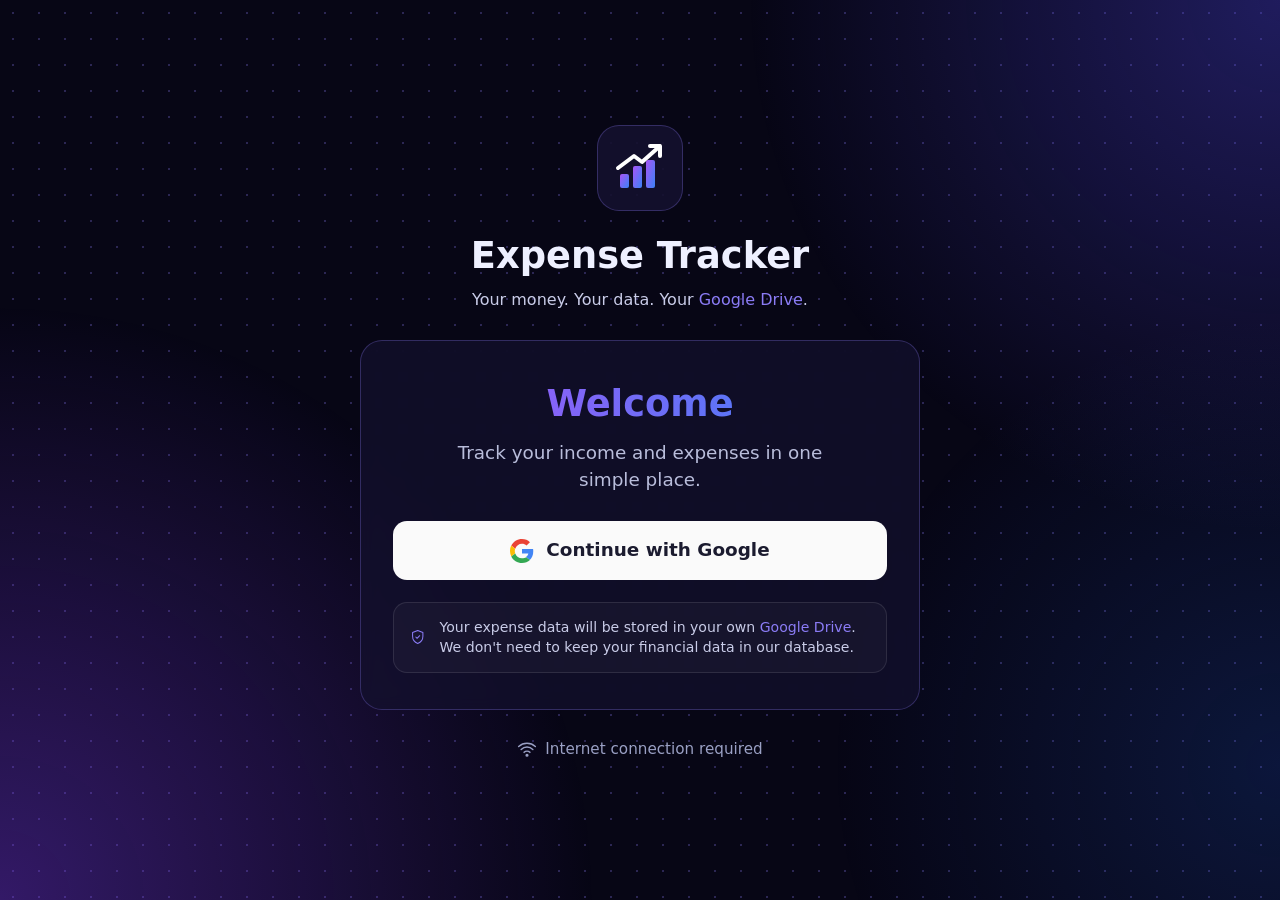
==== reports.html @ ba932100 "Add second change 7" ====
<!DOCTYPE html>
<html lang="en">
<head>
  <meta charset="utf-8">
  <meta name="viewport" content="width=device-width, initial-scale=1">
  <title>Reports · Expense Tracker</title>
  <link rel="stylesheet" href="style.css">
</head>
<body>
  <p id="banner" class="banner" hidden></p>
  <div class="shell">
    <aside id="sidebar" class="sidebar"></aside>
    <div class="content">
      <header class="top">
        <button id="menuBtn" class="btn menu-btn" aria-label="Open menu">☰</button>
        <h1 class="ptitle left">Reports</h1>
        <span id="saveState" class="state"></span>
      </header>
      <main>
        <div class="monthbar">
          <button id="prev" class="btn" aria-label="Previous month">‹</button>
          <input type="month" id="month" aria-label="Month">
          <button id="next" class="btn" aria-label="Next month">›</button>
        </div>
        <section class="panelbox"><h2>Income vs Spend vs Investment</h2><div id="plot" class="plot"></div><p id="left" class="muted"></p></section>
        <section class="panelbox"><h2>Expenses by category</h2><div id="catbars"></div></section>
      </main>
    </div>
  </div>
  <script src="https://accounts.google.com/gsi/client" async defer></script>
  <script src="config.js"></script>
  <script src="common.js"></script>
  <script src="reports.js"></script>
</body>
</html>
---- style.css ----
:root{
  --bg:#070615; --panel:rgba(20,17,46,.72); --ink:#eef0ff; --mute:#9aa0c4; --line:rgba(139,124,246,.28);
  --inc:#34d399; --exp:#f87171; --grad:linear-gradient(90deg,#a855f7,#3b82f6); --accent:#8b7cf6;
  color-scheme:dark;
}
*{box-sizing:border-box}
html{scroll-padding-top:env(safe-area-inset-top,0px)}
body{margin:0;min-height:100vh;color:var(--ink);background:var(--bg);
  font:16px/1.45 system-ui,-apple-system,"Segoe UI",Roboto,sans-serif;
  padding:env(safe-area-inset-top,0px) 0 env(safe-area-inset-bottom,0px)}
body::before{content:"";position:fixed;inset:0;z-index:-1;pointer-events:none;
  background:
    radial-gradient(circle at 0% 100%,rgba(124,58,237,.38),transparent 38%),
    radial-gradient(circle at 100% 0%,rgba(79,70,229,.35),transparent 34%),
    radial-gradient(circle at 100% 85%,rgba(37,99,235,.18),transparent 30%),
    radial-gradient(rgba(139,124,246,.28) 1px,transparent 1.5px) 0 0/26px 26px;}
[hidden]{display:none!important}
.g{color:var(--accent)} .inc{color:var(--inc)} .exp{color:var(--exp)} .muted{color:var(--mute);margin:0 0 14px}
.grad{background:var(--grad);-webkit-background-clip:text;background-clip:text;color:transparent}
.banner{max-width:680px;margin:12px auto;background:#3b2a05;color:#fde68a;border-radius:10px;padding:10px 14px}

/* login */
.login{min-height:100vh;display:flex;flex-direction:column;align-items:center;justify-content:center;padding:32px 16px;text-align:center}
.logo{width:86px;height:86px;border-radius:22px;display:grid;place-items:center;background:rgba(20,17,46,.9);border:1px solid var(--line)}
.login h1{font-size:2.3rem;margin:18px 0 6px}
.tag{margin:0 0 28px;color:#c9cce8}
.card{width:100%;max-width:560px;background:var(--panel);border:1px solid var(--line);border-radius:22px;padding:36px 32px;backdrop-filter:blur(8px)}
.card h2{font-size:2.3rem;margin:0 0 10px}
.lead{color:#b9bddb;font-size:1.15rem;margin:0 auto 28px;max-width:20em}
.gbtn{width:100%;display:flex;align-items:center;justify-content:center;gap:12px;background:#fafafa;color:#1b1b2f;border:0;border-radius:14px;padding:16px;font:inherit;font-size:1.15rem;font-weight:600;cursor:pointer}
.gbtn:hover{background:#fff}
.info{display:flex;gap:14px;align-items:center;text-align:left;margin-top:22px;padding:14px 16px;border:1px solid rgba(255,255,255,.1);border-radius:14px;background:rgba(255,255,255,.03)}
.info p{margin:0;font-size:.88rem;color:#c9cce8}
.net{display:flex;align-items:center;gap:8px;color:var(--mute);margin-top:28px;font-size:.95rem}

/* app shell */
.top,main{max-width:760px;margin:0 auto;padding-left:16px;padding-right:16px}
.top{display:flex;justify-content:space-between;align-items:center;gap:10px;padding-top:16px;padding-bottom:12px}
.brand{display:flex;align-items:center;gap:10px}
.right{display:flex;align-items:center;gap:10px}
.state{font-size:.78rem;color:var(--mute)}
.btn,input,select{font:inherit;color:var(--ink);background:rgba(255,255,255,.05);border:1px solid var(--line);border-radius:10px;padding:9px 14px;min-width:0}
select{background-color:#1a1738}
select option{background-color:#1a1738;color:#eef0ff}
.payh{margin:6px 0 10px;font-size:1rem}
.paywrap{padding-bottom:40px;max-width:380px}
.btn{cursor:pointer}
.btn:hover{border-color:var(--accent)}
.btn.primary{background:var(--grad);border-color:transparent;color:#fff;font-weight:600}
.btn.danger{color:var(--exp);border-color:rgba(248,113,113,.4)}
.btn:focus-visible,input:focus-visible,select:focus-visible,.avatar:focus-visible{outline:2px solid var(--accent);outline-offset:2px}
.wideBtn{width:100%;margin:6px 0 40px}
.sec{font-size:1.05rem;margin:20px 0 10px}

.acct{position:relative}
.avatar{width:40px;height:40px;border-radius:50%;border:1px solid var(--line);background:var(--grad);color:#fff;font-weight:700;font-size:1rem;cursor:pointer;padding:0;overflow:hidden}
.avatar img{width:100%;height:100%;object-fit:cover;display:block}
.menu{position:absolute;right:0;top:48px;z-index:5;min-width:210px;background:#14112e;border:1px solid var(--line);border-radius:12px;padding:6px;box-shadow:0 12px 30px rgba(0,0,0,.5)}
.menu .who{padding:10px 12px;border-bottom:1px solid var(--line);margin-bottom:4px}
.menu small{display:block;color:var(--mute);font-size:.75rem}
.menu button{display:block;width:100%;text-align:left;background:none;border:0;color:var(--ink);font:inherit;padding:10px 12px;border-radius:8px;cursor:pointer}
.menu button:hover{background:rgba(139,124,246,.18)}

.summary{display:grid;grid-template-columns:repeat(3,1fr);gap:10px}
.summary div{background:var(--panel);border:1px solid var(--line);border-radius:14px;padding:12px 14px}
.summary span{display:block;font-size:.75rem;color:var(--mute)}
.summary b{font-size:1.15rem;font-variant-numeric:tabular-nums}

.list{list-style:none;margin:0 0 10px;padding:0}
.list li{display:flex;align-items:center;gap:12px;background:var(--panel);border:1px solid var(--line);border-radius:12px;padding:12px 14px;margin-bottom:8px;cursor:pointer}
.list li:hover{border-color:var(--accent)}
.list .main{flex:1;min-width:0}
.list .cat{font-weight:600}
.list .cat i{font-style:normal;color:var(--mute);font-weight:400}
.list .meta{font-size:.8rem;color:var(--mute);overflow:hidden;text-overflow:ellipsis;white-space:nowrap}
.list .amt{font-weight:700;font-variant-numeric:tabular-nums}
.empty{color:var(--mute);text-align:center;padding:28px 0;cursor:default!important;border-style:dashed!important}

/* settings */
.cols{display:grid;grid-template-columns:1fr 1fr;gap:18px;padding-bottom:10px}
.cols h3{margin:0 0 10px;font-size:1rem}
.ccard{background:var(--panel);border:1px solid var(--line);border-radius:12px;padding:12px;margin-bottom:10px}
.ccard .head{display:flex;justify-content:space-between;align-items:center;font-weight:600}
.x{background:none;border:0;color:var(--mute);cursor:pointer;font-size:.95rem;padding:2px 6px}
.x:hover{color:var(--exp)}
.chips{display:flex;flex-wrap:wrap;gap:6px;margin:8px 0}
.chip{background:rgba(139,124,246,.16);border:1px solid var(--line);border-radius:99px;padding:2px 4px 2px 10px;font-size:.82rem}
.add{display:flex;gap:6px}
.add input{flex:1;padding:7px 10px;font-size:.9rem}
.add button{padding:7px 12px}

/* dialog */
dialog{width:min(560px,94vw);padding:0;color:var(--ink);background:#100e26;border:1px solid var(--line);border-radius:18px}
dialog::backdrop{background:rgba(3,2,15,.72);backdrop-filter:blur(3px)}
dialog form{padding:20px}
dialog h2{margin:0 0 14px;font-size:1.2rem}
.seg{display:flex;gap:6px;margin-bottom:14px}
.seg button{flex:1;padding:10px;border:1px solid var(--line);border-radius:10px;background:rgba(255,255,255,.04);color:var(--ink);font:inherit;cursor:pointer}
.seg button.on{background:var(--grad);border-color:transparent;font-weight:600}
.grid{display:grid;grid-template-columns:1fr 1fr;gap:12px}
.grid label{display:flex;flex-direction:column;gap:4px;font-size:.82rem;color:var(--mute)}
.grid input,.grid select{width:100%;color:var(--ink)}
.wide{grid-column:1/-1}
.actions{display:flex;align-items:center;gap:8px;margin-top:18px}
.grow{flex:1}

@media (max-width:600px){
  .cols,.grid{grid-template-columns:1fr}
  .summary b{font-size:1rem}
  .brand b,.state{display:none}
  .card{padding:28px 20px}
}

/* settings: list on the left, details on the right */
.ptitle{font-size:1.2rem;margin:0;flex:1;text-align:center}
a.btn{text-decoration:none;display:inline-block}
.settings-page .top,.settings-page main{max-width:900px}
.split{display:grid;grid-template-columns:250px 1fr;gap:16px;align-items:start;padding-bottom:40px}
.navlist{background:var(--panel);border:1px solid var(--line);border-radius:14px;padding:8px}
.nav-item{display:flex;align-items:center;gap:10px;width:100%;padding:12px 14px;margin:0 0 2px;border:0;border-radius:10px;background:none;color:var(--ink);font:inherit;font-size:.98rem;text-align:left;cursor:pointer}
.nav-item:last-child{margin-bottom:0}
.nav-item:hover{background:rgba(139,124,246,.12)}
.nav-item.active{background:rgba(139,124,246,.22);box-shadow:inset 3px 0 0 var(--accent);font-weight:600}
.nav-item .t{flex:1}
.count{font-size:.78rem;font-weight:400;color:var(--mute);background:rgba(139,124,246,.16);border-radius:99px;padding:1px 10px}
.detail{background:var(--panel);border:1px solid var(--line);border-radius:14px;padding:20px;min-height:260px}
.detail h2{margin:0 0 16px;font-size:1.15rem}
.cardgrid{display:grid;grid-template-columns:repeat(auto-fill,minmax(250px,1fr));gap:12px;margin-bottom:16px}
.cardgrid .ccard{margin:0;background:rgba(255,255,255,.03)}
.detail>.add,.detail>.chips{max-width:420px}
.ccard .add input,.detail>.add input{min-width:0}
@media (max-width:700px){.split{grid-template-columns:1fr}}

/* ===== app shell: left menu ===== */
.shell{display:flex;min-height:100vh}
.content{flex:1;min-width:0}
.content .top,.content main{max-width:920px}
.sidebar{width:232px;flex:none;position:sticky;top:0;height:100vh;padding:20px 12px;border-right:1px solid var(--line);background:rgba(10,8,28,.72);backdrop-filter:blur(8px)}
.sb-brand{font-size:1.15rem;font-weight:700;padding:4px 14px 18px}
a.nav-item{text-decoration:none}
.nav-item .ico{width:22px;text-align:center}
.menu-btn{display:none}
.scrim{display:none}
.ptitle.left{text-align:left}
@media (max-width:800px){
  .menu-btn{display:inline-block}
  .sidebar{position:fixed;left:0;top:0;z-index:20;background:#0d0b24;transform:translateX(-100%);transition:transform .2s}
  .sidebar.open{transform:none}
  .navopen .scrim{display:block;position:fixed;inset:0;z-index:10;background:rgba(3,2,15,.6)}
}

/* ===== investments & reports ===== */
:root{--inv:#60a5fa}
.invc{color:var(--inv)}
.summary.auto{grid-template-columns:repeat(auto-fit,minmax(150px,1fr))}
.summary small{display:block;color:var(--mute);font-size:.78rem;margin-top:2px}
.panelbox{background:var(--panel);border:1px solid var(--line);border-radius:14px;padding:18px;margin:14px 0}
.panelbox h2{margin:0 0 14px;font-size:1.05rem}
.list .side{text-align:right}
.badge{display:inline-block;font-size:.74rem;border-radius:99px;padding:1px 9px;margin-top:3px;border:1px solid var(--line);color:var(--mute)}
.badge.active{color:var(--inv);border-color:rgba(96,165,250,.45)}
.badge.matured{color:var(--inc);border-color:rgba(52,211,153,.45)}
.hrow{display:grid;grid-template-columns:150px 1fr 100px;gap:10px;align-items:center;margin:9px 0}
.hl{overflow:hidden;text-overflow:ellipsis;white-space:nowrap}
.hv{text-align:right;font-variant-numeric:tabular-nums}
.track{height:14px;border-radius:99px;background:rgba(255,255,255,.07);overflow:hidden}
.fill{height:100%;border-radius:99px;background:currentColor;min-width:2px}
.plot{display:flex;gap:18px;height:240px;align-items:stretch}
.pcol{flex:1;display:flex;flex-direction:column;justify-content:flex-end;align-items:center;min-width:0}
.cbar{width:100%;max-width:96px;border-radius:10px 10px 0 0;background:currentColor;min-height:3px}
.cval{font-weight:600;font-size:.88rem;margin-bottom:6px;font-variant-numeric:tabular-nums}
.clab{margin-top:8px;font-size:.85rem;color:var(--mute);height:20px}
@media (max-width:600px){.hrow{grid-template-columns:100px 1fr 80px}}
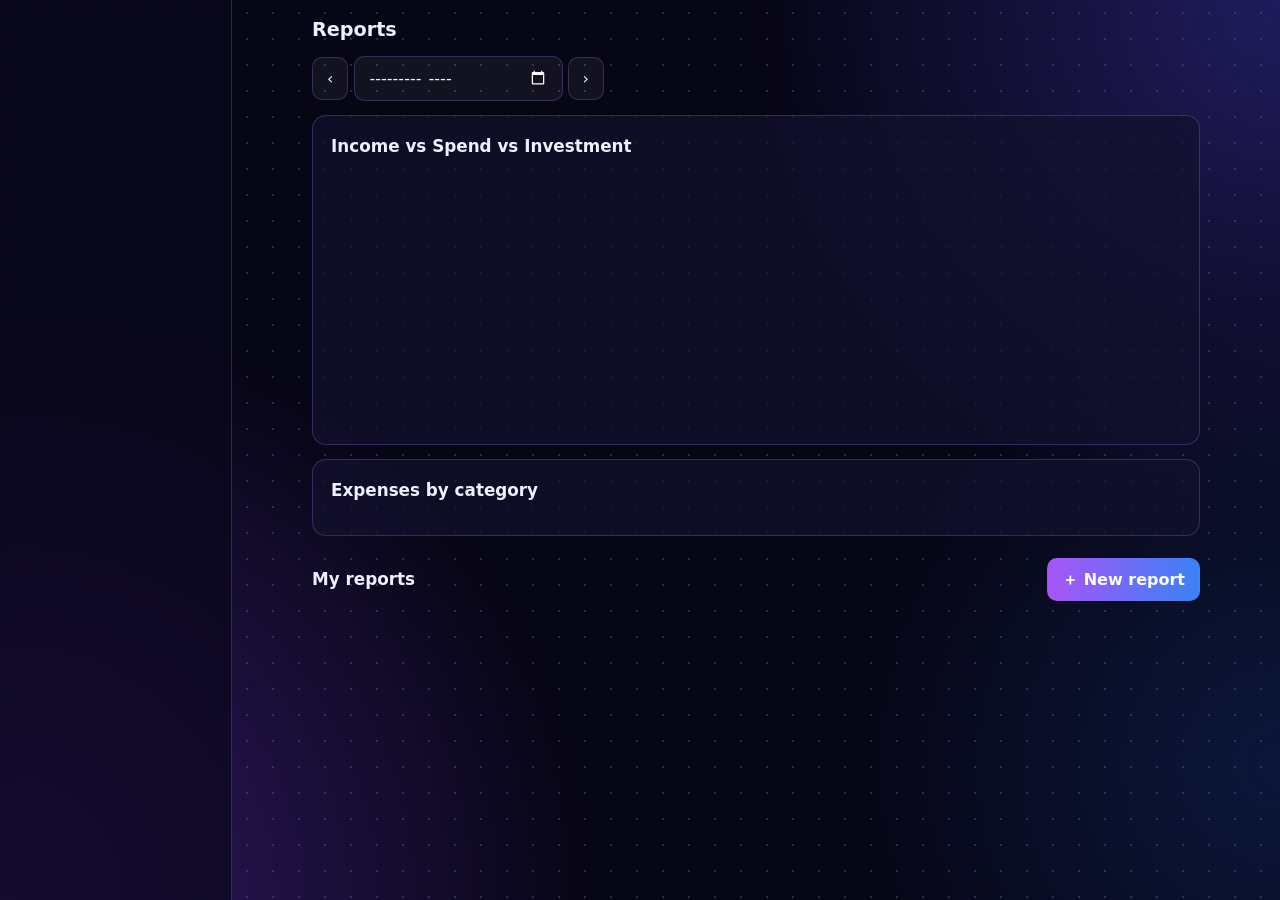
==== commit 00cc99cc: "Add second change 9" ====
--- a/reports.html
+++ b/reports.html
@@ -24,12 +24,16 @@
         </div>
         <section class="panelbox"><h2>Income vs Spend vs Investment</h2><div id="plot" class="plot"></div><p id="left" class="muted"></p></section>
         <section class="panelbox"><h2>Expenses by category</h2><div id="catbars"></div></section>
+        <div class="rtop"><h2 class="sec">My reports</h2><button id="newReport" class="btn primary">＋ New report</button></div>
+        <div id="myReports"></div>
       </main>
     </div>
   </div>
   <script src="https://accounts.google.com/gsi/client" async defer></script>
   <script src="config.js"></script>
   <script src="common.js"></script>
+  <script src="filters.js"></script>
+  <script src="reportbuilder.js"></script>
   <script src="reports.js"></script>
 </body>
 </html>
--- a/style.css
+++ b/style.css
@@ -170,4 +170,39 @@
 .cbar{width:100%;max-width:96px;border-radius:10px 10px 0 0;background:currentColor;min-height:3px}
 .cval{font-weight:600;font-size:.88rem;margin-bottom:6px;font-variant-numeric:tabular-nums}
 .clab{margin-top:8px;font-size:.85rem;color:var(--mute);height:20px}
-@media (max-width:600px){.hrow{grid-template-columns:100px 1fr 80px}}+@media (max-width:600px){.hrow{grid-template-columns:100px 1fr 80px}}
+
+/* ===== filters (Search + report builder) ===== */
+.filters{display:grid;grid-template-columns:repeat(auto-fill,minmax(150px,1fr));gap:10px}
+.filters label{display:flex;flex-direction:column;gap:4px;font-size:.8rem;color:var(--mute)}
+.filters .wide{grid-column:1/-1}
+.filters input,.filters select{width:100%;color:var(--ink)}
+.panelbox>.actions{margin-top:14px}
+.panelbox>.actions select{max-width:200px}
+
+/* ===== custom reports & charts ===== */
+.tint{color:var(--accent)}
+.rtop{display:flex;justify-content:space-between;align-items:center;margin:22px 0 6px}
+.rtop .sec{margin:0}
+.rhead{display:flex;justify-content:space-between;align-items:flex-start;gap:12px;margin-bottom:14px}
+.rhead h2{margin:0 0 2px;font-size:1.05rem}
+.racts{display:flex;gap:6px}
+.racts .btn{padding:6px 12px;font-size:.85rem}
+#rdlg{width:min(760px,96vw)}
+.subh{margin:18px 0 8px;font-size:.95rem}
+.preview{background:rgba(255,255,255,.03);border:1px solid var(--line);border-radius:12px;padding:14px;min-height:80px}
+.plot.scroll{overflow-x:auto}
+.plot.scroll .pcol{flex:1 0 72px}
+.clab{white-space:nowrap;overflow:hidden;text-overflow:ellipsis;max-width:100%}
+.piewrap{display:flex;gap:22px;align-items:center;flex-wrap:wrap}
+.legend{list-style:none;margin:0;padding:0;flex:1;min-width:200px}
+.legend li{display:flex;align-items:center;gap:8px;padding:4px 0}
+.legend .sw{width:12px;height:12px;border-radius:3px;flex:none}
+.legend .lt{flex:1;overflow:hidden;text-overflow:ellipsis;white-space:nowrap}
+.legend .lv{font-variant-numeric:tabular-nums;color:var(--mute);font-size:.88rem}
+.linewrap svg{width:100%;height:auto;display:block}
+.svgt{fill:var(--mute);font-size:11px}
+.tbl{width:100%;border-collapse:collapse}
+.tbl td{padding:8px 6px;border-bottom:1px solid var(--line)}
+.tbl .num{text-align:right;font-variant-numeric:tabular-nums}
+.tbl .total td{font-weight:700;border-bottom:0}
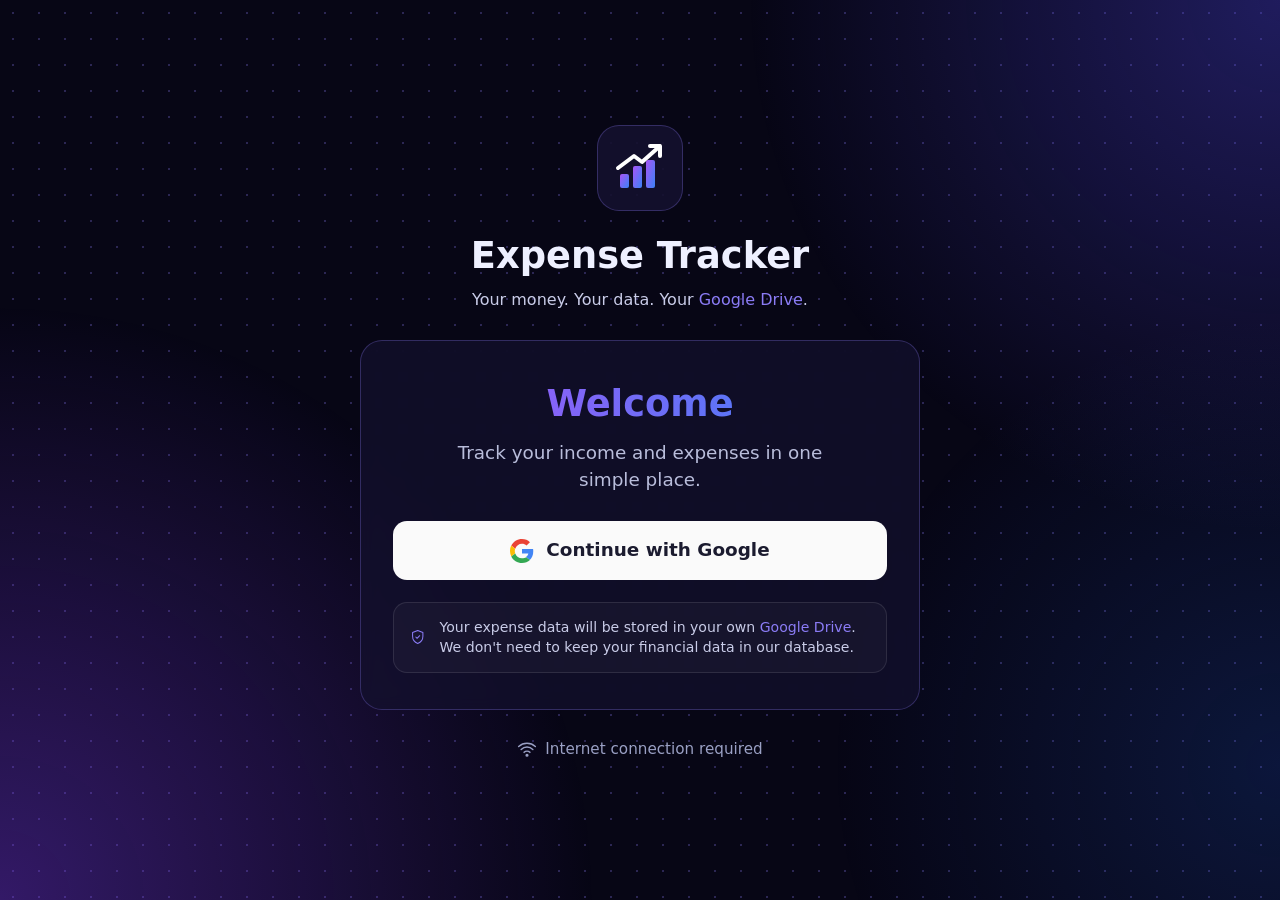
==== commit f20577f8: "Revert "Add second change 9" This reverts commit 00cc99cc270e388a258d93867d91b87ed102b312." ====
--- a/reports.html
+++ b/reports.html
@@ -24,16 +24,12 @@
         </div>
         <section class="panelbox"><h2>Income vs Spend vs Investment</h2><div id="plot" class="plot"></div><p id="left" class="muted"></p></section>
         <section class="panelbox"><h2>Expenses by category</h2><div id="catbars"></div></section>
-        <div class="rtop"><h2 class="sec">My reports</h2><button id="newReport" class="btn primary">＋ New report</button></div>
-        <div id="myReports"></div>
       </main>
     </div>
   </div>
   <script src="https://accounts.google.com/gsi/client" async defer></script>
   <script src="config.js"></script>
   <script src="common.js"></script>
-  <script src="filters.js"></script>
-  <script src="reportbuilder.js"></script>
   <script src="reports.js"></script>
 </body>
 </html>
--- a/style.css
+++ b/style.css
@@ -170,39 +170,4 @@
 .cbar{width:100%;max-width:96px;border-radius:10px 10px 0 0;background:currentColor;min-height:3px}
 .cval{font-weight:600;font-size:.88rem;margin-bottom:6px;font-variant-numeric:tabular-nums}
 .clab{margin-top:8px;font-size:.85rem;color:var(--mute);height:20px}
-@media (max-width:600px){.hrow{grid-template-columns:100px 1fr 80px}}
-
-/* ===== filters (Search + report builder) ===== */
-.filters{display:grid;grid-template-columns:repeat(auto-fill,minmax(150px,1fr));gap:10px}
-.filters label{display:flex;flex-direction:column;gap:4px;font-size:.8rem;color:var(--mute)}
-.filters .wide{grid-column:1/-1}
-.filters input,.filters select{width:100%;color:var(--ink)}
-.panelbox>.actions{margin-top:14px}
-.panelbox>.actions select{max-width:200px}
-
-/* ===== custom reports & charts ===== */
-.tint{color:var(--accent)}
-.rtop{display:flex;justify-content:space-between;align-items:center;margin:22px 0 6px}
-.rtop .sec{margin:0}
-.rhead{display:flex;justify-content:space-between;align-items:flex-start;gap:12px;margin-bottom:14px}
-.rhead h2{margin:0 0 2px;font-size:1.05rem}
-.racts{display:flex;gap:6px}
-.racts .btn{padding:6px 12px;font-size:.85rem}
-#rdlg{width:min(760px,96vw)}
-.subh{margin:18px 0 8px;font-size:.95rem}
-.preview{background:rgba(255,255,255,.03);border:1px solid var(--line);border-radius:12px;padding:14px;min-height:80px}
-.plot.scroll{overflow-x:auto}
-.plot.scroll .pcol{flex:1 0 72px}
-.clab{white-space:nowrap;overflow:hidden;text-overflow:ellipsis;max-width:100%}
-.piewrap{display:flex;gap:22px;align-items:center;flex-wrap:wrap}
-.legend{list-style:none;margin:0;padding:0;flex:1;min-width:200px}
-.legend li{display:flex;align-items:center;gap:8px;padding:4px 0}
-.legend .sw{width:12px;height:12px;border-radius:3px;flex:none}
-.legend .lt{flex:1;overflow:hidden;text-overflow:ellipsis;white-space:nowrap}
-.legend .lv{font-variant-numeric:tabular-nums;color:var(--mute);font-size:.88rem}
-.linewrap svg{width:100%;height:auto;display:block}
-.svgt{fill:var(--mute);font-size:11px}
-.tbl{width:100%;border-collapse:collapse}
-.tbl td{padding:8px 6px;border-bottom:1px solid var(--line)}
-.tbl .num{text-align:right;font-variant-numeric:tabular-nums}
-.tbl .total td{font-weight:700;border-bottom:0}+@media (max-width:600px){.hrow{grid-template-columns:100px 1fr 80px}}
